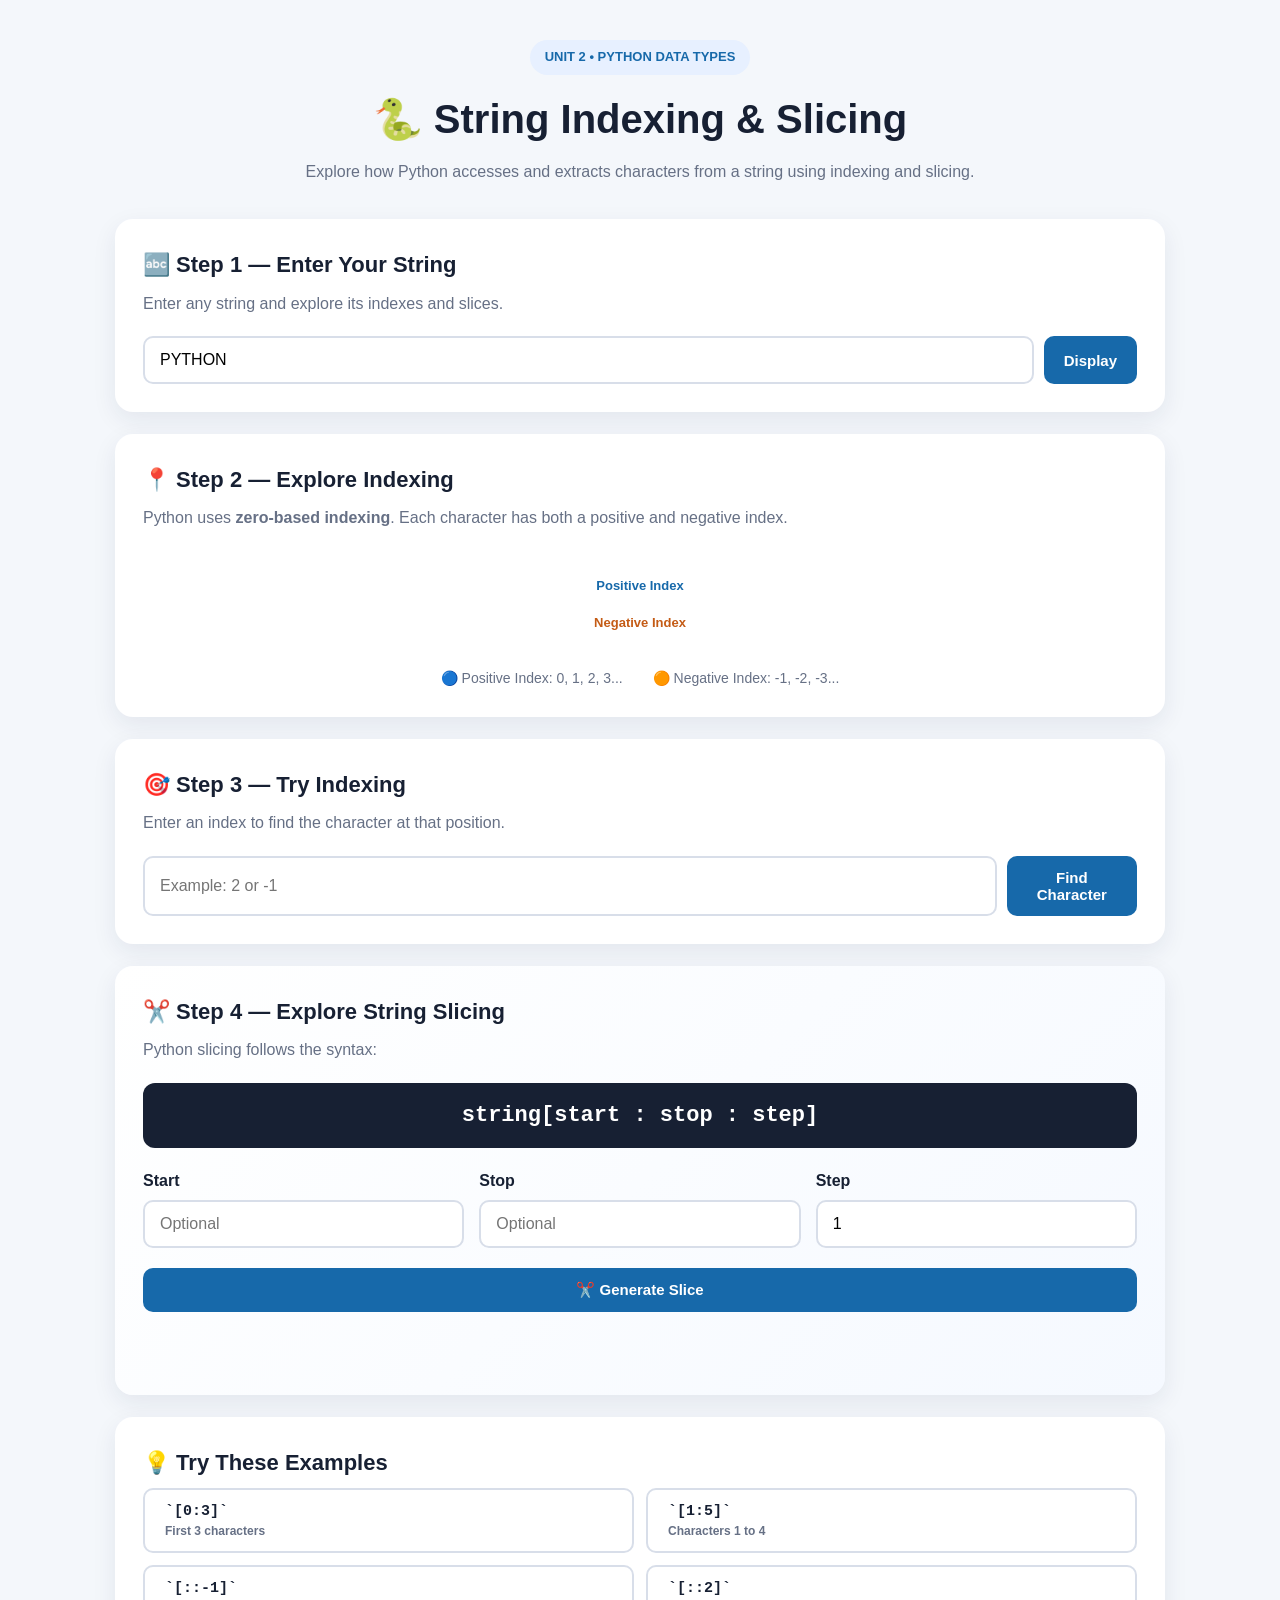
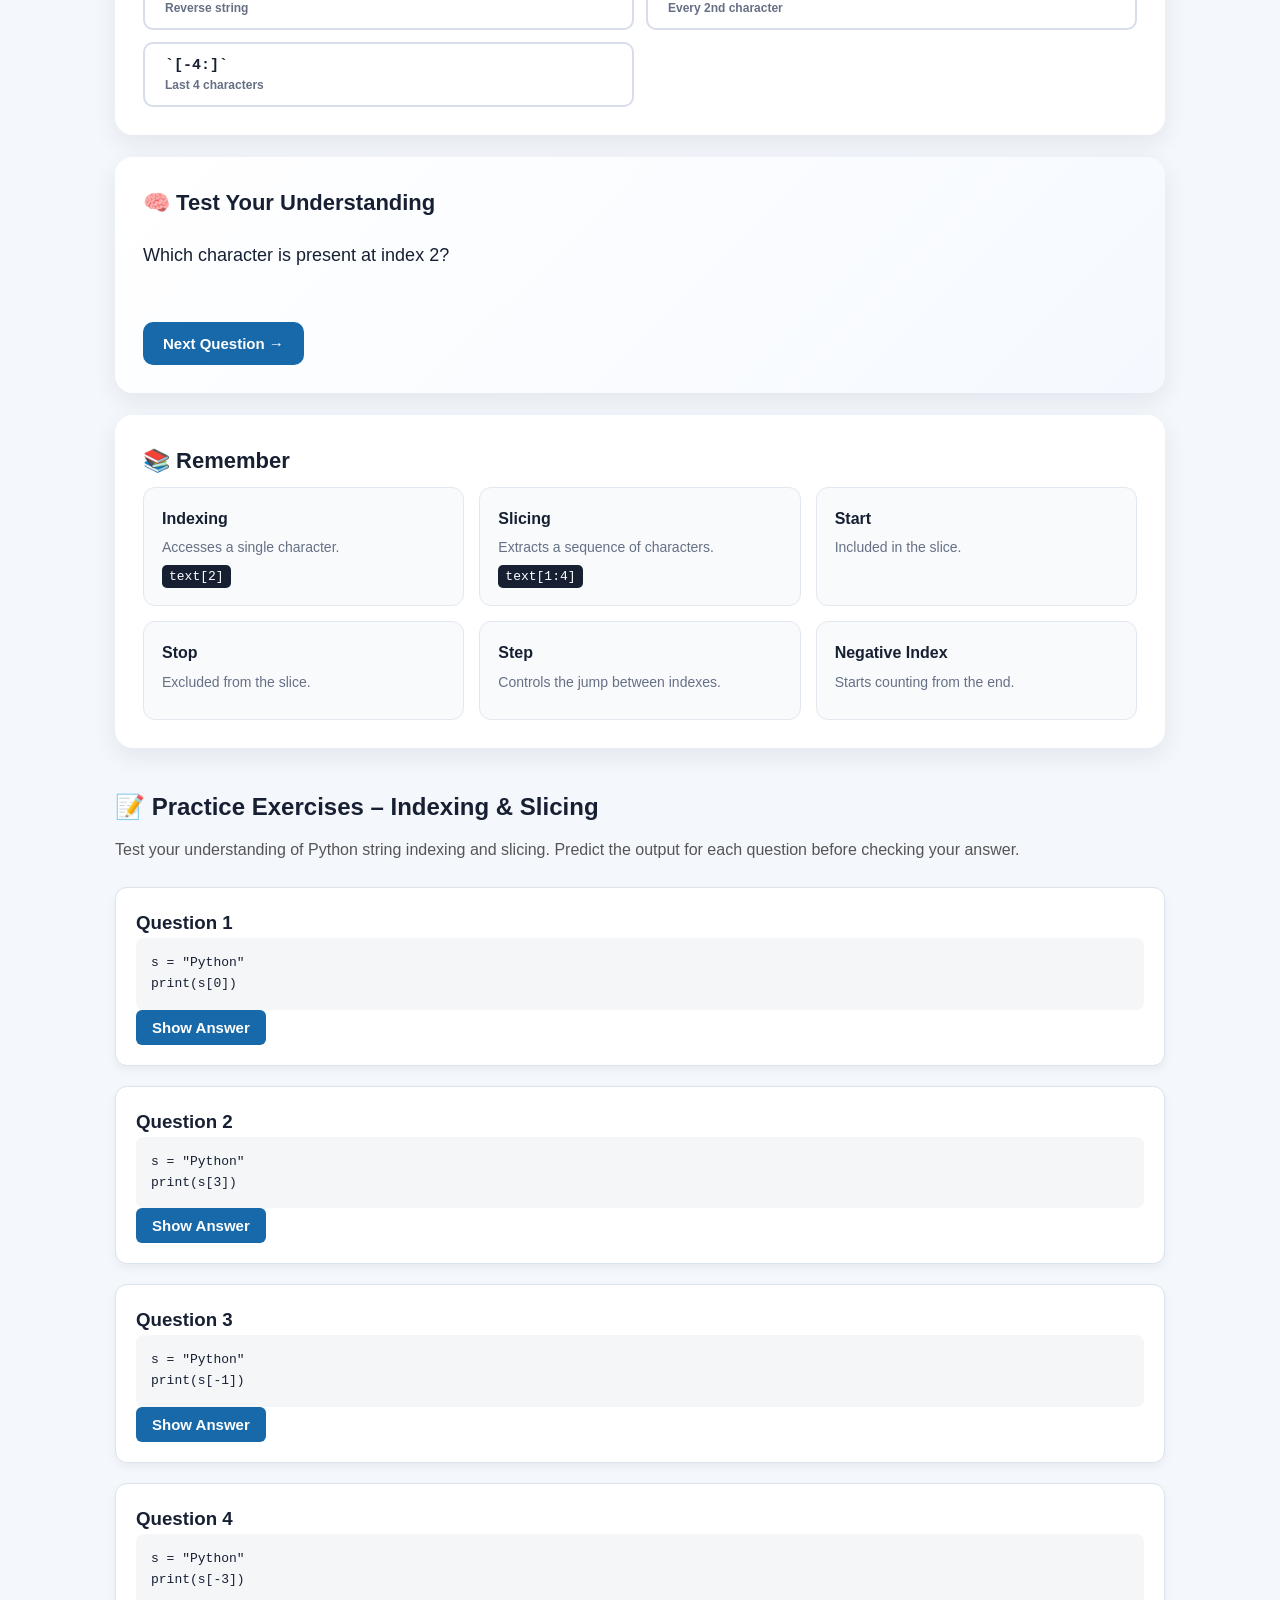
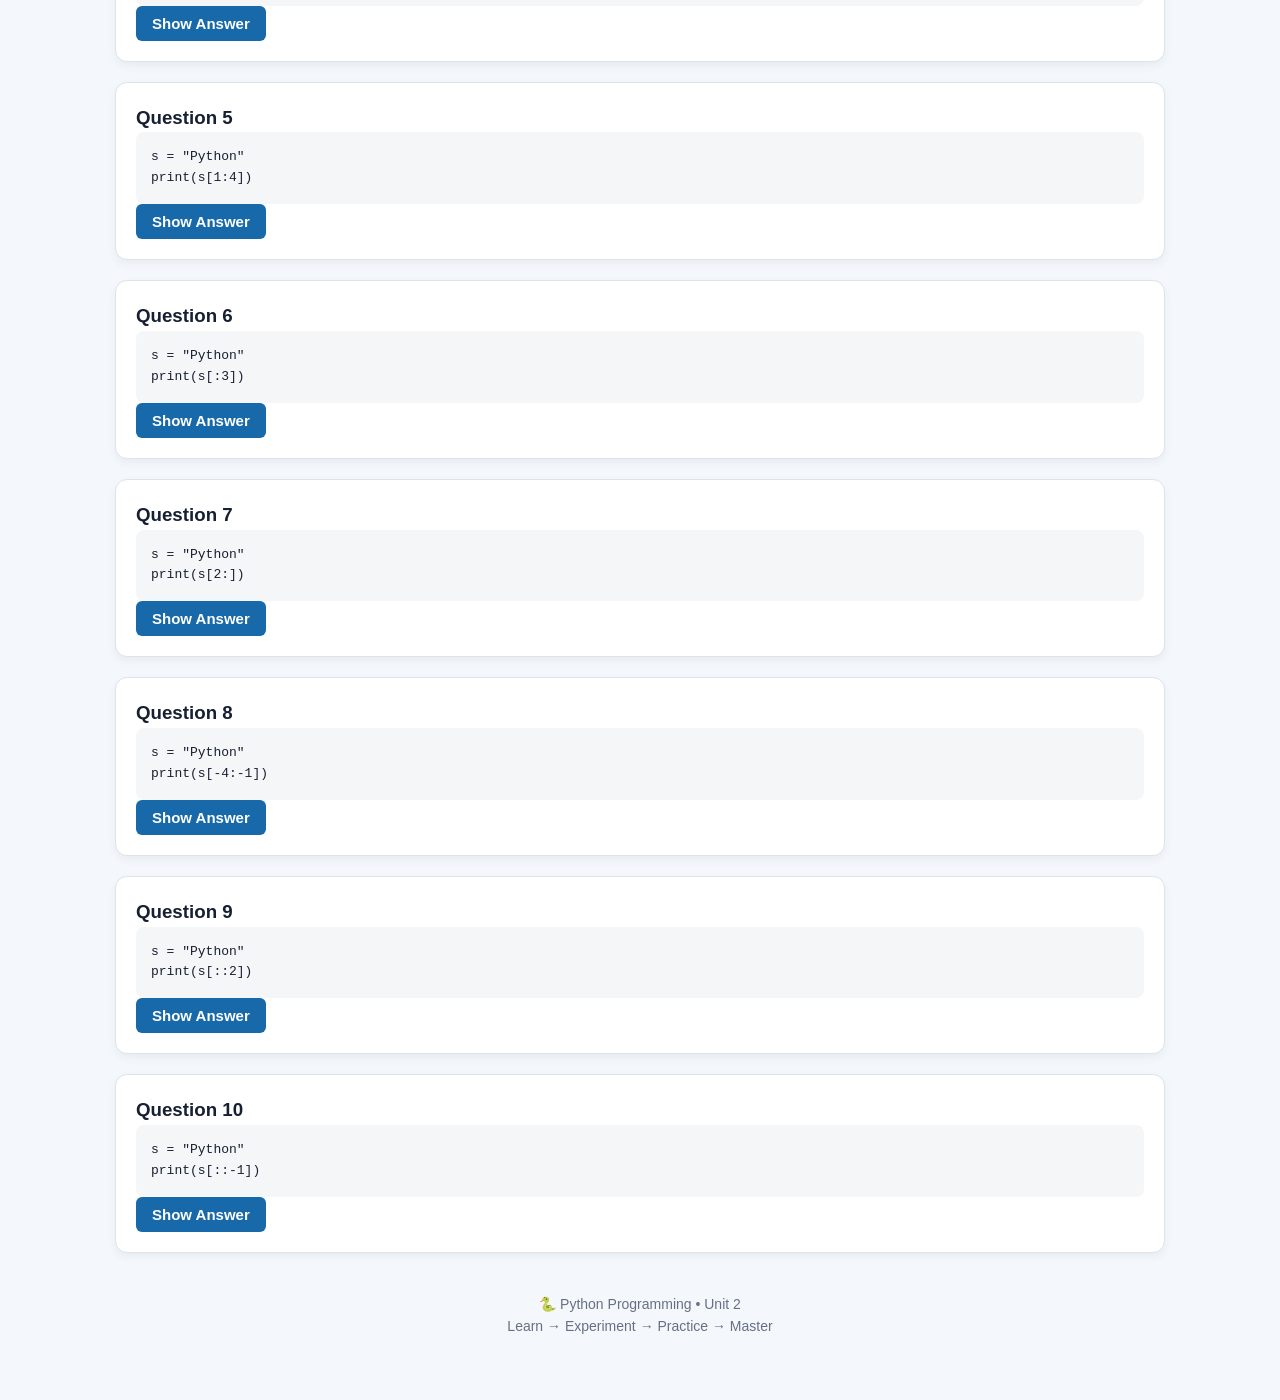
==== Indexing_Slicing/index.html @ ce11c5ef "Unit2 V2" ====
<html lang="en">

<head>
    <meta charset="UTF-8">
    <meta name="viewport" content="width=device-width, initial-scale=1.0">
    <title>Python String Indexing & Slicing</title>
    <link rel="stylesheet" href="./indexing_slicing.css">
</head>

<body>

    <div class="container">

        <!-- Header -->
        <header class="header">

            <div class="badge">
                UNIT 2 • PYTHON DATA TYPES
            </div>

            <h1>🐍 String Indexing & Slicing</h1>

            <p>
                Explore how Python accesses and extracts characters
                from a string using indexing and slicing.
            </p>

        </header>


        <!-- String Input -->
        <section class="card">

            <h2>🔤 Step 1 — Enter Your String</h2>

            <p class="description">
                Enter any string and explore its indexes and slices.
            </p>

            <div class="input-group">

                <input type="text" id="textInput" value="PYTHON" placeholder="Enter a string...">

                <button id="showStringBtn">
                    Display
                </button>

            </div>

        </section>


        <!-- Indexing Visualization -->
        <section class="card">

            <h2>📍 Step 2 — Explore Indexing</h2>

            <p class="description">
                Python uses <strong>zero-based indexing</strong>.
                Each character has both a positive and negative index.
            </p>

            <div class="index-wrapper">

                <div class="index-title positive-title">
                    Positive Index
                </div>

                <div class="index-row" id="positiveIndexes">
                </div>


                <div class="character-row" id="characters">
                </div>


                <div class="index-title negative-title">
                    Negative Index
                </div>

                <div class="index-row" id="negativeIndexes">
                </div>

            </div>

            <div class="index-note">

                <span>🔵 Positive Index: 0, 1, 2, 3...</span>

                <span>🟠 Negative Index: -1, -2, -3...</span>

            </div>

        </section>


        <!-- Indexing Practice -->
        <section class="card">

            <h2>🎯 Step 3 — Try Indexing</h2>

            <p class="description">
                Enter an index to find the character at that position.
            </p>

            <div class="input-group">

                <input type="number" id="indexInput" placeholder="Example: 2 or -1">

                <button id="checkIndexBtn">
                    Find Character
                </button>

            </div>

            <div id="indexResult" class="result hidden">
            </div>

        </section>


        <!-- Slicing -->
        <section class="card slicing-card">

            <h2>✂️ Step 4 — Explore String Slicing</h2>

            <p class="description">
                Python slicing follows the syntax:
            </p>

            <div class="syntax">
                string[start : stop : step]
            </div>

            <div class="slice-grid">

                <div class="slice-input">

                    <label for="startInput">
                        Start
                    </label>

                    <input type="number" id="startInput" placeholder="Optional">

                </div>


                <div class="slice-input">

                    <label for="stopInput">
                        Stop
                    </label>

                    <input type="number" id="stopInput" placeholder="Optional">

                </div>


                <div class="slice-input">

                    <label for="stepInput">
                        Step
                    </label>

                    <input type="number" id="stepInput" placeholder="1" value="1">

                </div>

            </div>


            <button id="sliceBtn" class="slice-button">

                ✂️ Generate Slice

            </button>


            <div id="sliceResult" class="slice-result hidden">
            </div>


            <!-- Slice Visualization -->
            <div id="sliceVisualization" class="slice-visualization">
            </div>

        </section>


        <!-- Slicing Examples -->
        <section class="card">

            <h2>💡 Try These Examples</h2>

            <div class="examples">

                <button class="example-btn" data-start="0" data-stop="3" data-step="1">

                    `[0:3]`
                    <span>First 3 characters</span>

                </button>


                <button class="example-btn" data-start="1" data-stop="5" data-step="1">

                    `[1:5]`
                    <span>Characters 1 to 4</span>

                </button>


                <button class="example-btn" data-start="" data-stop="" data-step="-1">

                    `[::-1]`
                    <span>Reverse string</span>

                </button>


                <button class="example-btn" data-start="0" data-stop="" data-step="2">

                    `[::2]`
                    <span>Every 2nd character</span>

                </button>


                <button class="example-btn" data-start="-4" data-stop="" data-step="1">

                    `[-4:]`
                    <span>Last 4 characters</span>

                </button>

            </div>

        </section>


        <!-- Challenge -->
        <section class="card challenge-card">

            <h2>🧠 Test Your Understanding</h2>

            <p id="question">
                Which character is present at index 2?
            </p>

            <div id="challengeOptions" class="options">
            </div>

            <div id="challengeResult" class="challenge-result">
            </div>

            <button id="nextQuestionBtn" class="next-button">

                Next Question →

            </button>

        </section>


        <!-- Key Concepts -->
        <section class="card concepts">

            <h2>📚 Remember</h2>

            <div class="concept-grid">

                <div class="concept">
                    <strong>Indexing</strong>
                    <p>
                        Accesses a single character.
                    </p>

                    <code>
                        text[2]
                    </code>
                </div>


                <div class="concept">
                    <strong>Slicing</strong>
                    <p>
                        Extracts a sequence of characters.
                    </p>

                    <code>
                        text[1:4]
                    </code>
                </div>


                <div class="concept">
                    <strong>Start</strong>
                    <p>
                        Included in the slice.
                    </p>
                </div>


                <div class="concept">
                    <strong>Stop</strong>
                    <p>
                        Excluded from the slice.
                    </p>
                </div>


                <div class="concept">
                    <strong>Step</strong>
                    <p>
                        Controls the jump between indexes.
                    </p>
                </div>


                <div class="concept">
                    <strong>Negative Index</strong>
                    <p>
                        Starts counting from the end.
                    </p>
                </div>

            </div>

        </section>

        <section class="exercise-section">
            <h2>📝 Practice Exercises – Indexing & Slicing</h2>

            <p class="exercise-intro">
                Test your understanding of Python string indexing and slicing.
                Predict the output for each question before checking your answer.
            </p>

            <div class="exercise-card">
                <h3>Question 1</h3>
                <pre><code>s = "Python"
print(s[0])</code></pre>

                <button onclick="showAnswer(1)">Show Answer</button>
                <p id="answer1" class="answer">Answer: P</p>
            </div>

            <div class="exercise-card">
                <h3>Question 2</h3>
                <pre><code>s = "Python"
print(s[3])</code></pre>

                <button onclick="showAnswer(2)">Show Answer</button>
                <p id="answer2" class="answer">Answer: h</p>
            </div>

            <div class="exercise-card">
                <h3>Question 3</h3>
                <pre><code>s = "Python"
print(s[-1])</code></pre>

                <button onclick="showAnswer(3)">Show Answer</button>
                <p id="answer3" class="answer">Answer: n</p>
            </div>

            <div class="exercise-card">
                <h3>Question 4</h3>
                <pre><code>s = "Python"
print(s[-3])</code></pre>

                <button onclick="showAnswer(4)">Show Answer</button>
                <p id="answer4" class="answer">Answer: h</p>
            </div>

            <div class="exercise-card">
                <h3>Question 5</h3>
                <pre><code>s = "Python"
print(s[1:4])</code></pre>

                <button onclick="showAnswer(5)">Show Answer</button>
                <p id="answer5" class="answer">Answer: yth</p>
            </div>

            <div class="exercise-card">
                <h3>Question 6</h3>
                <pre><code>s = "Python"
print(s[:3])</code></pre>

                <button onclick="showAnswer(6)">Show Answer</button>
                <p id="answer6" class="answer">Answer: Pyt</p>
            </div>

            <div class="exercise-card">
                <h3>Question 7</h3>
                <pre><code>s = "Python"
print(s[2:])</code></pre>

                <button onclick="showAnswer(7)">Show Answer</button>
                <p id="answer7" class="answer">Answer: thon</p>
            </div>

            <div class="exercise-card">
                <h3>Question 8</h3>
                <pre><code>s = "Python"
print(s[-4:-1])</code></pre>

                <button onclick="showAnswer(8)">Show Answer</button>
                <p id="answer8" class="answer">Answer: tho</p>
            </div>

            <div class="exercise-card">
                <h3>Question 9</h3>
                <pre><code>s = "Python"
print(s[::2])</code></pre>

                <button onclick="showAnswer(9)">Show Answer</button>
                <p id="answer9" class="answer">Answer: Pto</p>
            </div>

            <div class="exercise-card">
                <h3>Question 10</h3>
                <pre><code>s = "Python"
print(s[::-1])</code></pre>

                <button onclick="showAnswer(10)">Show Answer</button>
                <p id="answer10" class="answer">Answer: nohtyP</p>
            </div>
        </section>
        <footer>

            🐍 Python Programming • Unit 2

            <br>

            Learn → Experiment → Practice → Master

        </footer>

    </div>
</body>

</html>
---- Indexing_Slicing/indexing_slicing.css ----
@import url('https://fonts.googleapis.com/css2?family=Bree+Serif&family=Caveat:wght@400;700&family=Lobster&family=Monoton&family=Open+Sans:ital,wght@0,400;0,700;1,400;1,700&family=Playfair+Display+SC:ital,wght@0,400;0,700;1,700&family=Playfair+Display:ital,wght@0,400;0,700;1,700&family=Roboto:ital,wght@0,400;0,700;1,400;1,700&family=Source+Sans+Pro:ital,wght@0,400;0,700;1,700&family=Work+Sans:ital,wght@0,400;0,700;1,700&display=swap');

* {
    box-sizing: border-box;
    margin: 0;
    padding: 0;
}

body {
    font-family: Arial, Helvetica, sans-serif;
    background: #f4f7fb;
    color: #172033;
    line-height: 1.6;
}

.container {
    width: min(1050px, 92%);
    margin: 40px auto;
}


/* =========================
   HEADER
========================= */

.header {
    text-align: center;
    margin-bottom: 35px;
}

.badge {
    display: inline-block;
    padding: 7px 15px;
    border-radius: 30px;

    background: #e7f0ff;
    color: #1769aa;

    font-size: 13px;
    font-weight: bold;

    margin-bottom: 12px;
}

.header h1 {
    font-size: 40px;
    margin-bottom: 8px;
}

.header p {
    color: #667085;
    max-width: 700px;
    margin: auto;
}


/* =========================
   CARD
========================= */

.card {
    background: white;

    padding: 28px;

    border-radius: 18px;

    margin-bottom: 22px;

    box-shadow:
        0 8px 25px rgba(20, 40, 80, 0.08);
}

.card h2 {
    font-size: 22px;
    margin-bottom: 8px;
}

.description {
    color: #667085;
    margin-bottom: 20px;
}


/* =========================
   INPUT
========================= */

.input-group {
    display: flex;
    gap: 10px;
}

input {
    width: 100%;

    padding: 13px 15px;

    border: 2px solid #d8dee9;

    border-radius: 10px;

    font-size: 16px;

    outline: none;
}

input:focus {
    border-color: #1769aa;
}

button {
    border: none;

    padding: 13px 20px;

    border-radius: 10px;

    background: #1769aa;

    color: white;

    font-size: 15px;

    font-weight: bold;

    cursor: pointer;

    transition: 0.2s;
}

button:hover {
    transform: translateY(-1px);
    opacity: 0.92;
}


/* =========================
   INDEXING
========================= */

.index-wrapper {
    overflow-x: auto;

    padding: 25px 5px;
}

.index-title {
    text-align: center;

    font-size: 13px;

    font-weight: bold;

    margin-bottom: 8px;
}

.positive-title {
    color: #1769aa;
}

.negative-title {
    color: #c45b15;

    margin-top: 8px;
}

.index-row,
.character-row {
    display: flex;

    justify-content: center;

    min-width: max-content;
}

.index-box,
.character-box {
    width: 65px;

    margin: 3px;

    text-align: center;
}

.index-box {
    padding: 7px;

    border-radius: 8px;

    font-weight: bold;
}

.positive .index-box {
    background: #e7f0ff;
}

.character-box {
    padding: 16px 8px;

    border: 2px solid #d8dee9;

    border-radius: 12px;

    background: #f8fafc;

    font-size: 23px;

    font-weight: bold;

    transition: 0.25s;
}

.character-box:hover {
    transform: translateY(-5px);

    border-color: #1769aa;

    background: #eaf3ff;
}

.character-box.selected {
    transform: translateY(-7px);

    border-color: #1769aa;

    background: #dcecff;

    box-shadow: 0 5px 15px rgba(23, 105, 170, 0.2);
}

.index-note {
    display: flex;

    justify-content: center;

    gap: 30px;

    color: #667085;

    font-size: 14px;
}


/* =========================
   RESULT
========================= */

.result {
    margin-top: 20px;

    padding: 18px;

    border-radius: 12px;

    background: #edf7ed;

    border-left: 5px solid #2e8b57;
}

.result.error {
    background: #fff0f0;

    border-left-color: #d64545;
}

.result strong {
    font-size: 20px;
}

.hidden {
    display: none;
}


/* =========================
   SLICING
========================= */

.slicing-card {
    background:
        linear-gradient(135deg,
            #ffffff,
            #f5f9ff);
}

.syntax {
    text-align: center;

    font-family: monospace;

    font-size: 22px;

    font-weight: bold;

    background: #172033;

    color: white;

    padding: 15px;

    border-radius: 12px;

    margin: 20px 0;
}

.slice-grid {
    display: grid;

    grid-template-columns:
        repeat(3, 1fr);

    gap: 15px;
}

.slice-input label {
    display: block;

    font-weight: bold;

    margin-bottom: 7px;
}

.slice-button {
    margin-top: 20px;

    width: 100%;
}

.slice-result {
    margin-top: 20px;

    padding: 20px;

    background: #eef6ff;

    border-radius: 12px;

    text-align: center;
}

.slice-code {
    font-family: monospace;

    font-size: 20px;

    margin-bottom: 8px;
}

.slice-output {
    font-size: 25px;

    font-weight: bold;
}


/* =========================
   SLICE VISUALIZATION
========================= */

.slice-visualization {
    overflow-x: auto;

    margin-top: 25px;

    padding: 15px;
}

.slice-character {
    display: inline-flex;

    flex-direction: column;

    align-items: center;

    margin: 3px;

    min-width: 60px;
}

.slice-character .char {
    padding: 14px;

    border: 2px solid #d8dee9;

    border-radius: 10px;

    font-size: 20px;

    font-weight: bold;
}

.slice-character .position {
    font-size: 12px;

    margin-top: 5px;

    color: #667085;
}

.slice-character.active .char {
    background: #dff5e5;

    border-color: #2e8b57;

    transform: translateY(-5px);
}


/* =========================
   EXAMPLES
========================= */

.examples {
    display: grid;

    grid-template-columns:
        repeat(2, 1fr);

    gap: 12px;
}

.example-btn {
    background: white;

    color: #172033;

    border: 2px solid #d8dee9;

    text-align: left;

    font-family: monospace;
}

.example-btn:hover {
    border-color: #1769aa;

    background: #f4f8ff;
}

.example-btn span {
    display: block;

    font-family: Arial;

    font-size: 12px;

    color: #667085;

    margin-top: 4px;
}


/* =========================
   CHALLENGE
========================= */

.challenge-card {
    background:
        linear-gradient(135deg,
            #ffffff,
            #f5f9ff);
}

#question {
    font-size: 18px;

    margin: 20px 0;
}

.options {
    display: flex;

    flex-wrap: wrap;

    gap: 10px;
}

.option {
    background: white;

    color: #172033;

    border: 2px solid #d8dee9;
}

.option.correct {
    background: #dff5e5;

    border-color: #2e8b57;
}

.option.wrong {
    background: #ffe1e1;

    border-color: #d64545;
}

.challenge-result {
    margin-top: 15px;

    font-weight: bold;
}

.next-button {
    margin-top: 18px;
}


/* =========================
   CONCEPTS
========================= */

.concept-grid {
    display: grid;

    grid-template-columns:
        repeat(3, 1fr);

    gap: 15px;
}

.concept {
    padding: 18px;

    background: #f8fafc;

    border-radius: 12px;

    border: 1px solid #e2e8f0;
}

.concept strong {
    display: block;

    margin-bottom: 5px;
}

.concept p {
    color: #667085;

    font-size: 14px;

    margin-bottom: 8px;
}

.concept code {
    background: #172033;

    color: white;

    padding: 4px 7px;

    border-radius: 5px;
}


/* =========================
   FOOTER
========================= */

footer {
    text-align: center;

    color: #667085;

    padding: 20px;

    font-size: 14px;
}


/* =========================
   RESPONSIVE
========================= */

@media (max-width: 700px) {

    .header h1 {
        font-size: 30px;
    }

    .input-group {
        flex-direction: column;
    }

    .slice-grid {
        grid-template-columns: 1fr;
    }

    .examples {
        grid-template-columns: 1fr;
    }

    .concept-grid {
        grid-template-columns: 1fr;
    }

    .index-note {
        flex-direction: column;

        align-items: center;

        gap: 5px;
    }
}

.exercise-section {
    margin-top: 40px;
}

.exercise-section h2 {
    margin-bottom: 10px;
}

.exercise-intro {
    margin-bottom: 25px;
    color: #555;
}

.exercise-card {
    background: #ffffff;
    border: 1px solid #dbe3ec;
    border-radius: 12px;
    padding: 20px;
    margin-bottom: 20px;
    box-shadow: 0 4px 10px rgba(0, 0, 0, 0.05);
}

.exercise-card h3 {
    margin-top: 0;
}

.exercise-card pre {
    background: #f4f6f8;
    padding: 15px;
    border-radius: 8px;
    overflow-x: auto;
}

.exercise-card button {
    padding: 9px 16px;
    border: none;
    border-radius: 6px;
    cursor: pointer;
}

.answer {
    display: none;
    margin-top: 15px;
    font-weight: bold;
}
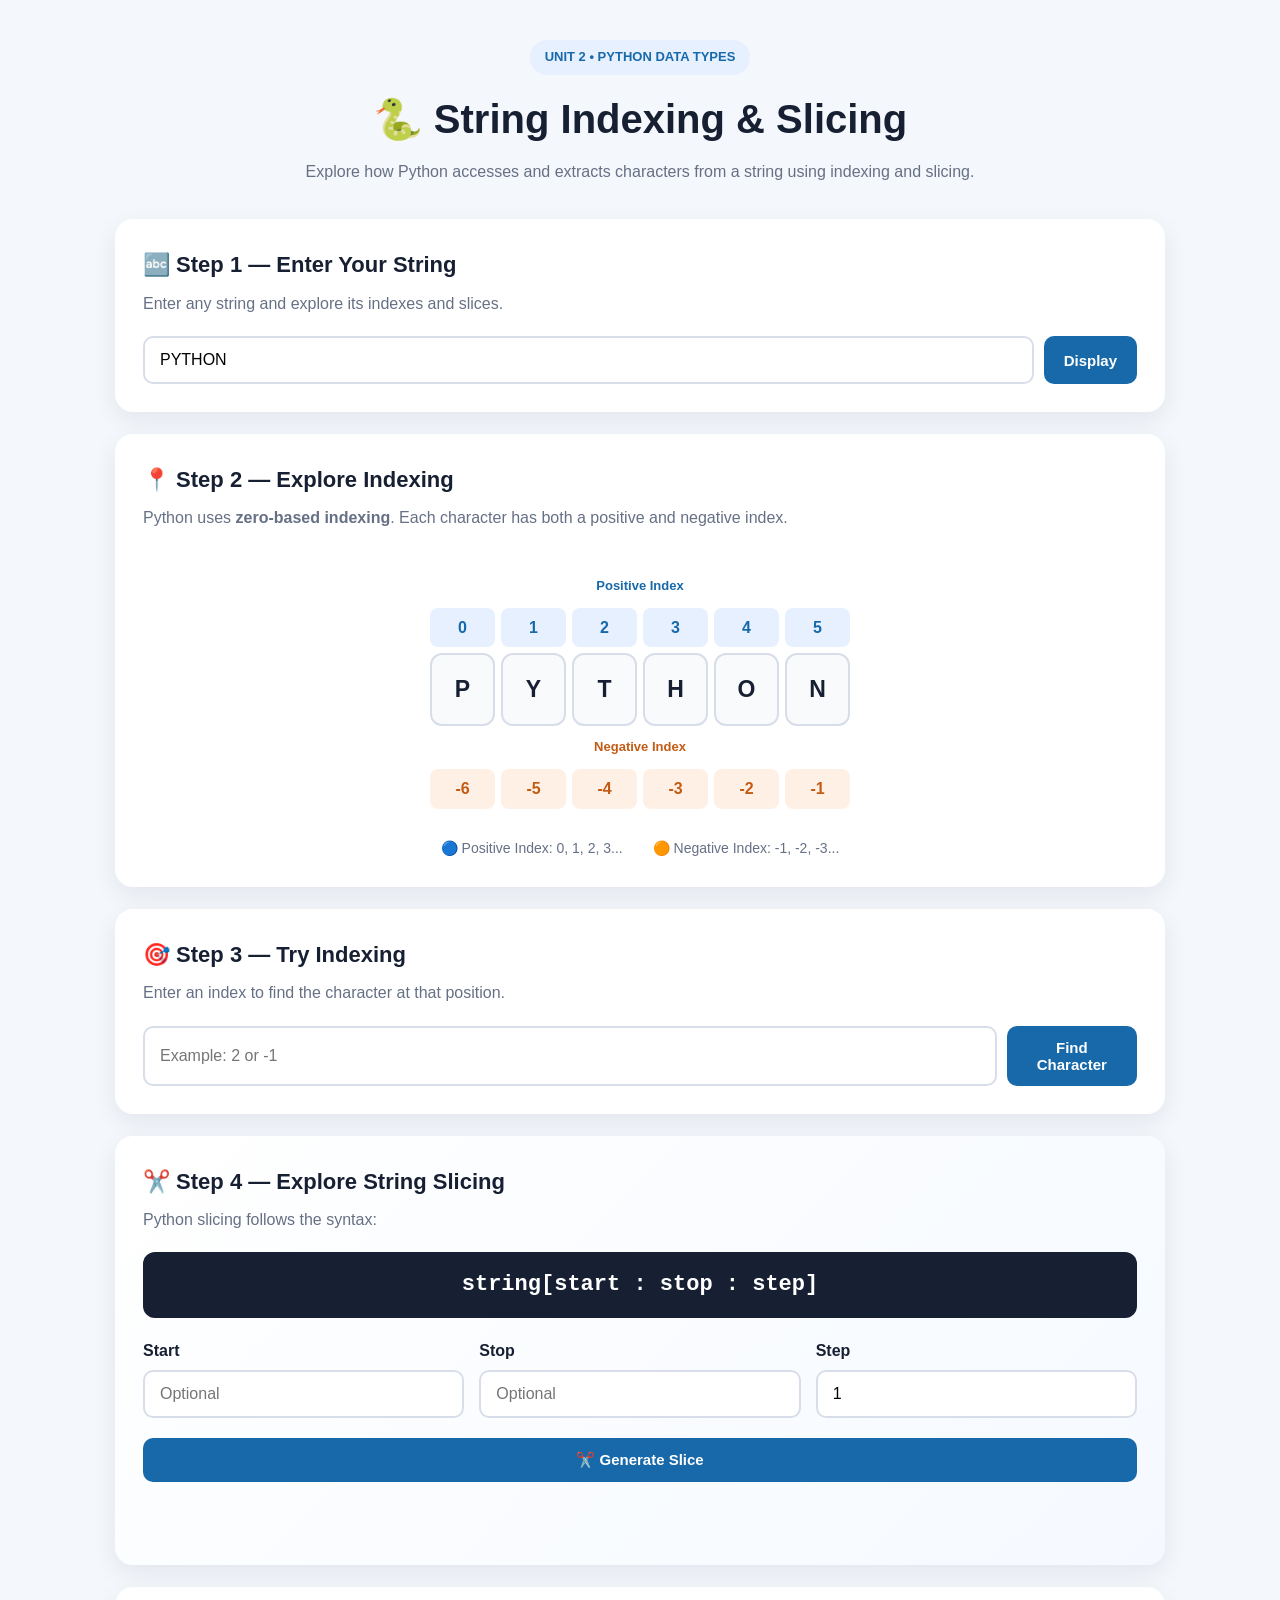
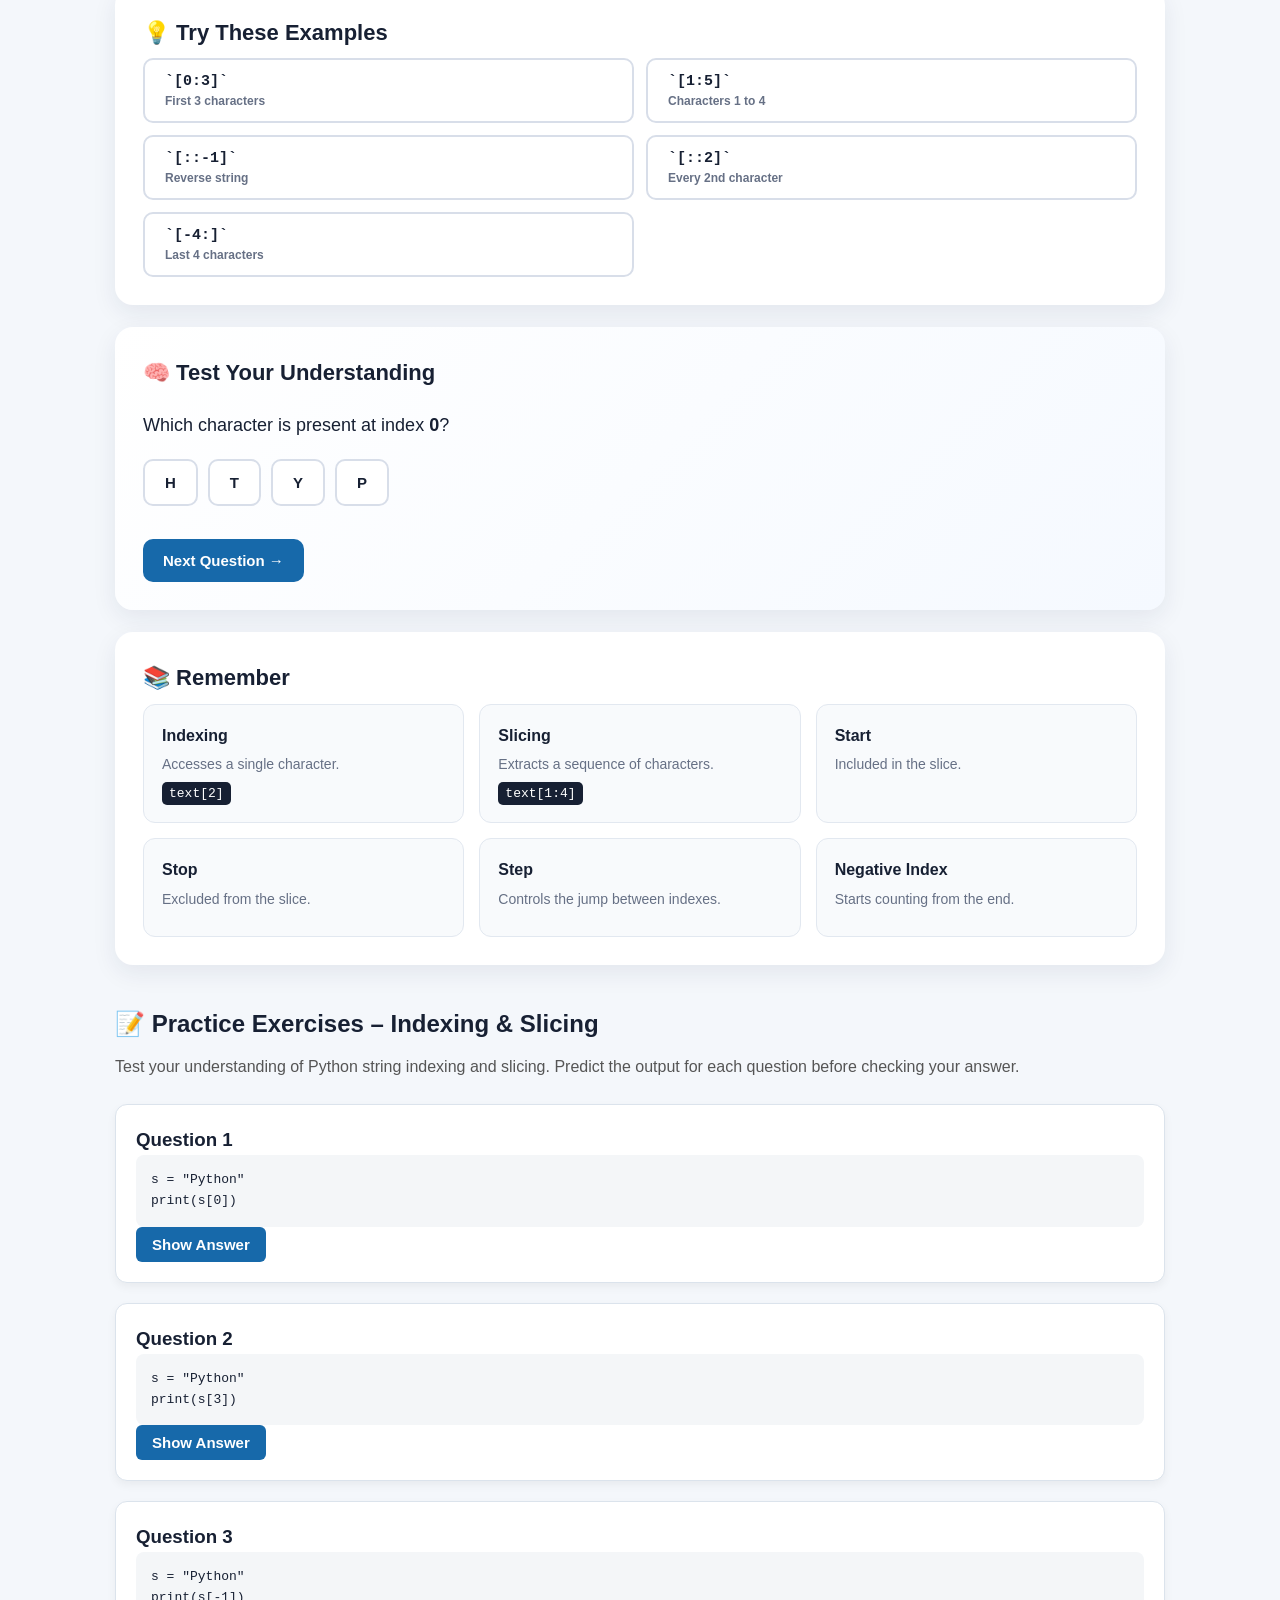
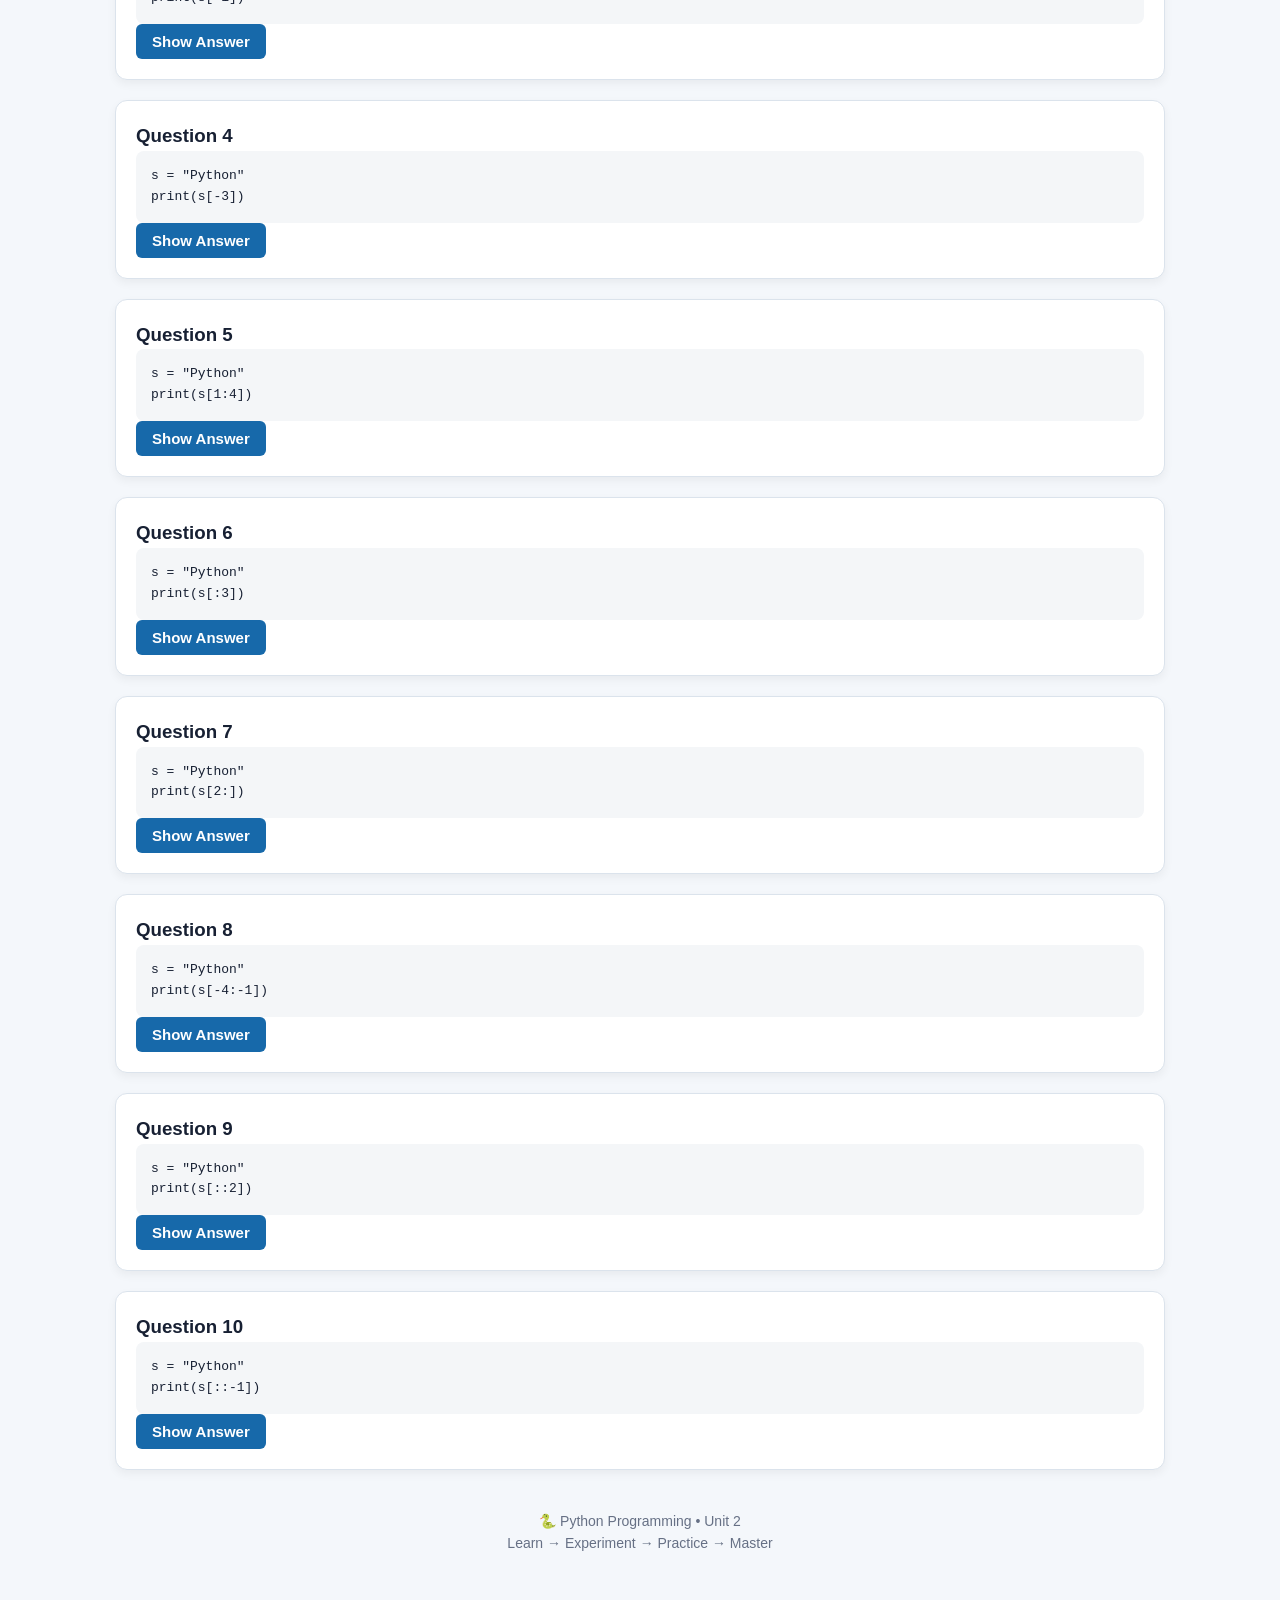
==== commit 90c7a9b2: "Unit2 V2" ====
--- a/Indexing_Slicing/index.html
+++ b/Indexing_Slicing/index.html
@@ -437,6 +437,7 @@
         </footer>
 
     </div>
+    <script src="./indexing_slicing.js"></script>
 </body>
 
 </html>
